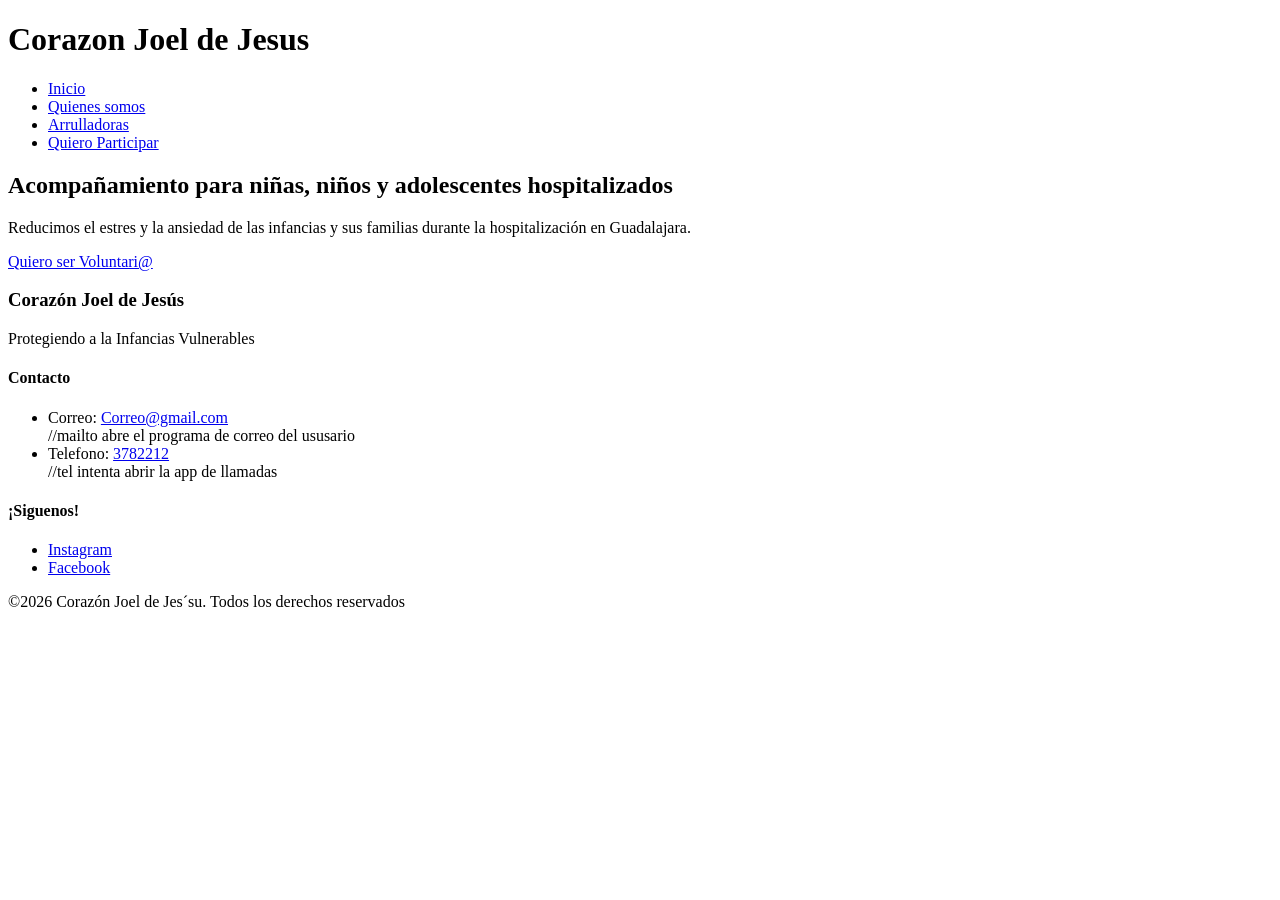
==== index.html @ 015baeba "finishing footer and implementing it" ====
<!DOCTYPE html>
<html lang="es">

<head>
    <meta charset="UTF-8">
    <meta name="viewport" content="width=device-width, initial-scale=1.0">

    <title>Corazón Joel de Jesús</title>
    <link rel="stylesheet" href="css/style.css">
</head>

<body>
    <div id="header-placeholder"></div>

    <section id="inicio" class="hero">
        <div class="hero-content">
            <h2>Acompañamiento para niñas, niños y adolescentes hospitalizados</h2>
            <p>Reducimos el estres y la ansiedad de las infancias y sus familias durante la hospitalización en
                Guadalajara.</p>
            <a href="registro.html">Quiero ser Voluntari@</a>
        </div>
    </section>

    <div id="footer-placeholder"></div>
    <script src="js/includes.js"></script>
</body>

</html>
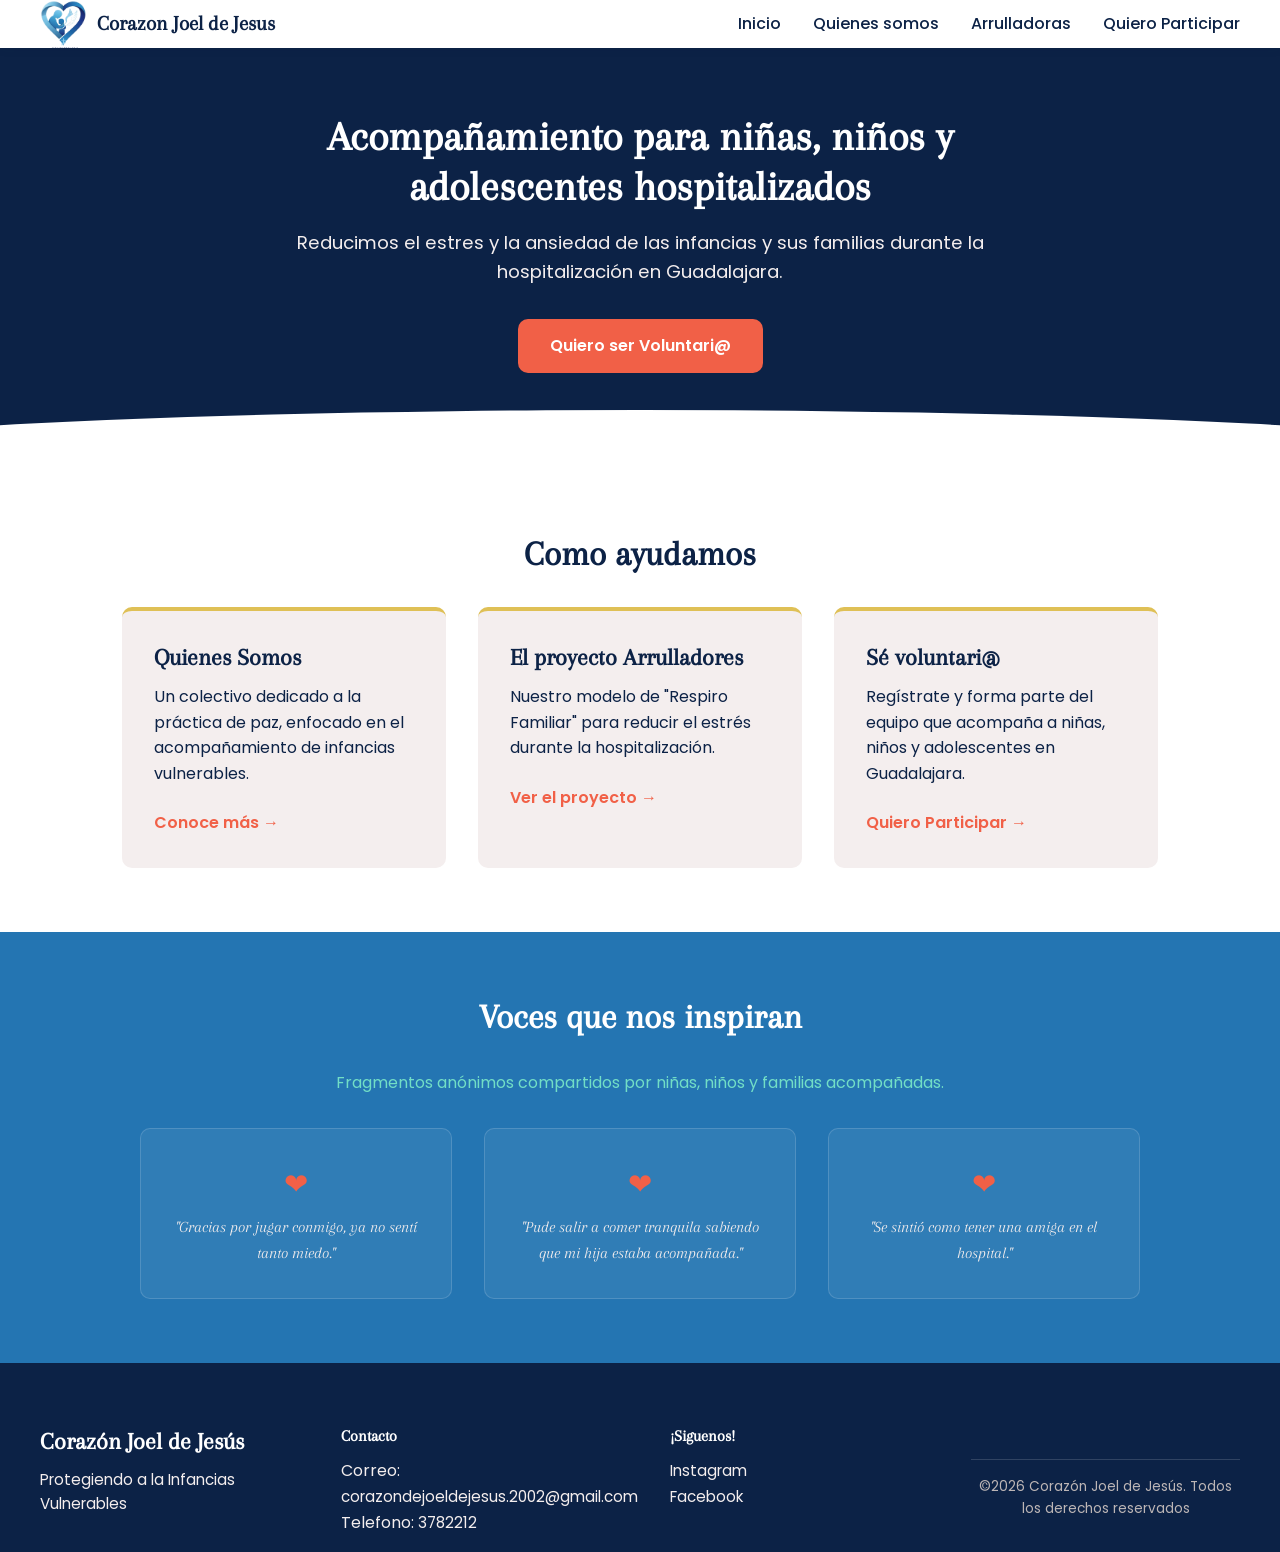
==== commit 768c4207: "finish v1 frontend" ====
--- a/index.html
+++ b/index.html
@@ -21,6 +21,54 @@
         </div>
     </section>
 
+    <section class="teaser-section">
+        <h2 class="teaser-title">Como ayudamos</h2>
+        <div class="teaser-grid">
+
+            <div class="teaser-card">
+                <h3>Quienes Somos</h3>
+                <p>Un colectivo dedicado a la práctica de paz, enfocado en el acompañamiento de infancias vulnerables.
+                </p>
+                <a href="quienes-somos.html">Conoce más &rarr;</a>
+            </div>
+
+            <div class="teaser-card">
+                <h3>El proyecto Arrulladores</h3>
+                <p>Nuestro modelo de "Respiro Familiar" para reducir el estrés durante la hospitalización.</p>
+                <a href="proyecto.html">Ver el proyecto &rarr;</a>
+            </div>
+
+            <div class="teaser-card">
+                <h3>Sé voluntari@</h3>
+                <p>Regístrate y forma parte del equipo que acompaña a niñas, niños y adolescentes en Guadalajara.</p>
+                <a href="proyecto.html">Quiero Participar &rarr;</a>
+            </div>
+        </div>
+    </section>
+
+    <section class="voces-section">
+        <h2 class="teaser-title">Voces que nos inspiran</h2>
+        <p class="voces-subtitle">Fragmentos anónimos compartidos por niñas, niños y familias acompañadas.</p>
+        <div class="voces-grid">
+
+            <div class="voz-card">
+                <div class="voz-icono">&#10084;</div>
+                <p class="voz-frase">"Gracias por jugar conmigo, ya no sentí tanto miedo."</p>
+            </div>
+
+            <div class="voz-card">
+                <div class="voz-icono">&#10084;</div>
+                <p class="voz-frase">"Pude salir a comer tranquila sabiendo que mi hija estaba acompañada."</p>
+            </div>
+
+            <div class="voz-card">
+                <div class="voz-icono">&#10084;</div>
+                <p class="voz-frase">"Se sintió como tener una amiga en el hospital."</p>
+            </div>
+
+        </div>
+    </section>
+
     <div id="footer-placeholder"></div>
     <script src="js/includes.js"></script>
 </body>
--- a/css/style.css
+++ b/css/style.css
@@ -0,0 +1,486 @@
+/*Fuentes usadas en el proyecto*/
+@import url('https://fonts.googleapis.com/css2?family=Arapey&family=Poppins:wght@400;500;600;700&family=Caveat:wght@600&display=swap');
+
+/*VARIABLES DE MARCA (por el manual de idnetidad)*/
+:root {
+    /*La paleta principla*/
+    --azul-marino: #0c2246;
+    --coral: #f16047;
+    --mostaza: #dfc056;
+    --turquesa: #72dec6;
+    --blanco: #ffffff;
+
+    /* Tonos secundarios / neutros */
+    --azul-medio: #2475b2;
+    --gris-claro: #f4eeee;
+    --gris-borde: #d6d3d3;
+    --gris-neutro: #bdb6b6;
+
+    /* Tipografía */
+    --fuente-display: 'Arapey', serif;
+    --fuente-cuerpo: 'Poppins', sans-serif;
+    --fuente-script: 'Caveat', cursive;
+
+    /* Espaciado reutilizable */
+    --espacio-sm: 1rem;
+    --espacio-md: 2rem;
+    --espacio-lg: 4rem;
+    --radio-borde: 10px;
+}
+
+/*RESET BÁSICO*/
+* {
+    margin: 0;
+    padding: 0;
+    box-sizing: border-box;
+}
+
+body {
+    font-family: var(--fuente-cuerpo);
+    color: var(--azul-marino);
+    line-height: 1.6;
+    background-color: var(--blanco);
+}
+
+a {
+    text-decoration: none;
+    color: inherit;
+    /*Toma el del elemento padre*/
+}
+
+ul {
+    list-style: none;
+}
+
+img {
+    max-width: 100%;
+    display: block;
+}
+
+/*TOPOGRAFIA BASE*/
+
+h1,
+h2,
+h3,
+h4 {
+    font-family: var(--fuente-display);
+    color: var(--azul-marino);
+    line-height: 1.2;
+}
+
+h2 {
+    font-size: 2.2rem;
+    margin-bottom: var(--espacio-sm);
+}
+
+h3 {
+    font-size: 1.5rem;
+    margin-bottom: 0.75rem;
+    color: var(--azul-medio);
+}
+
+p {
+    margin-bottom: 1rem;
+}
+
+/*BOTONES*/
+.btn {
+    display: inline-block;
+    background-color: var(--coral);
+    color: var(--blanco);
+    font-family: var(--fuente-cuerpo);
+    font-weight: 600;
+    padding: 0.9rem 2rem;
+    border-radius: var(--radio-borde);
+    border: none;
+    cursor: pointer;
+    transition: background-color 0.2s ease, transform 0.15s ease;
+}
+
+.btn:hover {
+    background-color: #d3614d;
+    /*el secundario del coral, dudas checar el manueal*/
+    transform: translateY(-2px);
+}
+
+/*HEADER*/
+
+.header {
+    background-color: var(--blanco);
+    box-shadow: 0 2px 8px rgba(12, 34, 70, 0.08);
+    position: sticky;
+    top: 0;
+    z-index: 100;
+}
+
+.header-container {
+    max-width: 1200px;
+    margin: 0 auto;
+    display: flex;
+    justify-content: space-between;
+    align-items: center;
+    padding: 1.6 rem var(--espacio-md);
+}
+
+.logo h1 {
+    font-size: 1.4rem;
+    color: var(--azul-marino);
+}
+
+.nav ul {
+    display: flex;
+    gap: var(--espacio-md);
+}
+
+.nav a {
+    font-weight: 500;
+    color: var(--azul-marino);
+    position: relative;
+    padding-bottom: 4px;
+}
+
+.nav a::after {
+    content: '';
+    position: absolute;
+    left: 0;
+    bottom: 0;
+    width: 0;
+    height: 2px;
+    background-color: var(--coral);
+    transition: width 0.2s ease;
+}
+
+.nav a:hover::after {
+    width: 100%;
+}
+
+/* HERO solo en el index,.html*/
+.hero {
+    background-color: var(--azul-marino);
+    color: var(--blanco);
+    padding: var(--espacio-lg) var(--espacio-md) 6rem;
+    position: relative;
+    overflow: hidden;
+}
+
+.hero-content {
+    max-width: 700px;
+    margin: 0 auto;
+    text-align: center;
+    position: relative;
+    z-index: 2;
+}
+
+.hero-content h2 {
+    color: var(--blanco);
+    font-size: 2.6rem;
+}
+
+.hero-content p {
+    color: var(--gris-claro);
+    font-size: 1.15rem;
+    margin-bottom: var(--espacio-md);
+}
+
+.hero-content a {
+    display: inline-block;
+    background-color: var(--coral);
+    color: var(--blanco);
+    font-weight: 600;
+    padding: 0.9rem 2rem;
+    border-radius: var(--radio-borde);
+    transition: background-color 0.2s ease, transform 0.15s ease;
+}
+
+.hero-content a:hover {
+    background-color: #d3614d;
+    transform: translateY(-2px);
+}
+
+/*Curva al final del hero -elemento del sitio mas top*/
+.hero::after {
+    content: '';
+    position: absolute;
+    bottom: -1px;
+    left: 0;
+    width: 100%;
+    height: 60px;
+    background-color: var(--blanco);
+    border-radius: 50% 50% 0 0 / 100% 100% 0 0;
+    transform: scaleX(1.5);
+}
+
+/*Page Header (banner de paginas)*/
+.page-header {
+    background-color: var(--azul-marino);
+    color: var(--blanco);
+    text-align: center;
+    padding: var(--espacio-lg) var(--espacio-md);
+}
+
+.page-header h2 {
+    color: var(--blanco);
+}
+
+.page-header p {
+    color: var(--turquesa);
+    margin-bottom: 0;
+}
+
+/*CONTENIDO*/
+.about-content,
+.project-content {
+    max-width: 800px;
+    margin: 0 auto;
+    padding: var(--espacio-lg) var(--espacio-md);
+}
+
+.about-block,
+.project-block {
+    background-color: var(--gris-claro);
+    border-left: 4px solid var(--turquesa);
+    border-radius: var(--radio-borde);
+    padding: var(--espacio-md);
+}
+
+.project-cta {
+    text-align: center;
+    padding: var(--espacio-md);
+    background-color: var(--azul-marino);
+    border-radius: var(--radio-borde);
+}
+
+.project-cta p {
+    color: var(--blanco);
+    font-family: var(--fuente-display);
+    font-size: 1.3rem;
+    margin-bottom: var(--espacio-sm);
+}
+
+/*FORMULARIO DE REGISTRO*/
+
+.registro-content {
+    max-width: 600px;
+    margin: 0 auto;
+    padding: var(--espacio-lg) var(--espacio-md);
+}
+
+.form-group {
+    margin-bottom: var(--espacio-sm);
+}
+
+.form-group label {
+    display: block;
+    font-weight: 600;
+    margin-bottom: 0.4rem;
+    color: var(--azul-marino);
+}
+
+.form-group input,
+.form-group select,
+.form-group textarea {
+    width: 100%;
+    padding: 0.8rem;
+    border: 1px solid var(--gris-borde);
+    border-radius: var(--radio-borde);
+    font-family: var(--fuente-cuerpo);
+    font-size: 1rem;
+    color: var(--azul-marino);
+    background-color: var(--blanco);
+}
+
+.form-group input:focus,
+.form-group select:focus,
+.form-group textarea:focus {
+    outline: none;
+    border-color: var(--turquesa);
+    box-shadow: 0 0 0 3px rgba(114, 222, 198, 0.25);
+}
+
+#form-registro .btn {
+    width: 100%;
+    font-size: 1.05rem;
+    margin-top: var(--espacio-sm);
+}
+
+/*FOOTER*/
+
+.footer {
+    background-color: var(--azul-marino);
+    color: var(--gris-claro);
+    padding: var(--espacio-lg) var(--espacio-md) var(--espacio-sm);
+}
+
+.footer-container {
+    max-width: 1200px;
+    margin: 0 auto;
+    display: grid;
+    grid-template-columns: repeat(4, 1fr);
+    gap: var(--espacio-md);
+}
+
+.footer-col h3,
+.footer-col h4 {
+    color: var(--blanco);
+    margin-bottom: 0.75rem;
+}
+
+.footer-col p,
+.footer-col a {
+    color: var(--gris-claro);
+    font-size: 0.95rem;
+}
+
+.footer-col a:hover {
+    color: var(--turquesa);
+}
+
+.footer-bottom {
+    max-width: 1200px;
+    margin: var(--espacio-md) auto 0;
+    padding-top: var(--espacio-sm);
+    border-top: 1px solid rgba(255, 255, 255, 0.15);
+    text-align: center;
+    font-size: 0.85rem;
+    color: var(--gris-neutro);
+}
+
+.logo {
+    display: flex;
+    align-items: center;
+    gap: 0.6rem;
+}
+
+.logo-img {
+    height: 48px;
+    width: auto;
+}
+
+.logo h1 {
+    font-size: 1.3rem;
+}
+
+
+/* Hacer que el contenido se vea igual encelulares y tablets*/
+@media (max-width: 768px) {
+    .header-container {
+        flex-direction: column;
+        gap: 1rem;
+    }
+
+    .nav ul {
+        flex-wrap: wrap;
+        justify-content: center;
+        gap: 1rem;
+    }
+
+    .hero-content h2 {
+        font-size: 1.9rem;
+    }
+
+    .footer-container {
+        grid-template-columns: 1fr 1fr;
+    }
+}
+
+@media (max-width: 480px) {
+    .footer-container {
+        grid-template-columns: 1fr;
+        text-align: center;
+    }
+}
+
+
+.teaser-section {
+    max-width: 1100px;
+    margin: 0 auto;
+    padding: var(--espacio-lg) var(--espacio-md);
+    text-align: center;
+}
+
+.teaser-title {
+    margin-bottom: var(--espacio-md);
+}
+
+.teaser-grid {
+    display: grid;
+    grid-template-columns: repeat(3, 1fr);
+    gap: var(--espacio-md);
+    text-align: left;
+}
+
+.teaser-card {
+    background-color: var(--gris-claro);
+    border-radius: var(--radio-borde);
+    padding: var(--espacio-md);
+    border-top: 4px solid var(--mostaza);
+    transition: transform 0.2s ease;
+}
+
+.teaser-card:hover {
+    transform: translateY(-4px);
+}
+
+.teaser-card h3 {
+    color: var(--azul-marino);
+}
+
+.teaser-card a {
+    display: inline-block;
+    margin-top: 0.5rem;
+    color: var(--coral);
+    font-weight: 600;
+}
+
+.voces-section {
+    background-color: var(--azul-medio);
+    color: var(--blanco);
+    text-align: center;
+    padding: var(--espacio-lg) var(--espacio-md);
+}
+
+.voces-section .teaser-title {
+    color: var(--blanco);
+}
+
+.voces-subtitle {
+    color: var(--turquesa);
+    margin-bottom: var(--espacio-md);
+}
+
+.voces-grid {
+    max-width: 1000px;
+    margin: 0 auto;
+    display: grid;
+    grid-template-columns: repeat(3, 1fr);
+    gap: var(--espacio-md);
+}
+
+.voz-card {
+    background-color: rgba(255, 255, 255, 0.06);
+    border: 1px solid rgba(255, 255, 255, 0.15);
+    border-radius: var(--radio-borde);
+    padding: var(--espacio-md);
+}
+
+.voz-icono {
+    color: var(--coral);
+    font-size: 1.8rem;
+    margin-bottom: 0.5rem;
+}
+
+.voz-frase {
+    font-family: var(--fuente-display);
+    font-style: italic;
+    color: var(--gris-claro);
+    margin-bottom: 0;
+}
+
+/* Responsive: apilar tarjetas en celular */
+@media (max-width: 768px) {
+
+    .teaser-grid,
+    .voces-grid {
+        grid-template-columns: 1fr;
+    }
+}
